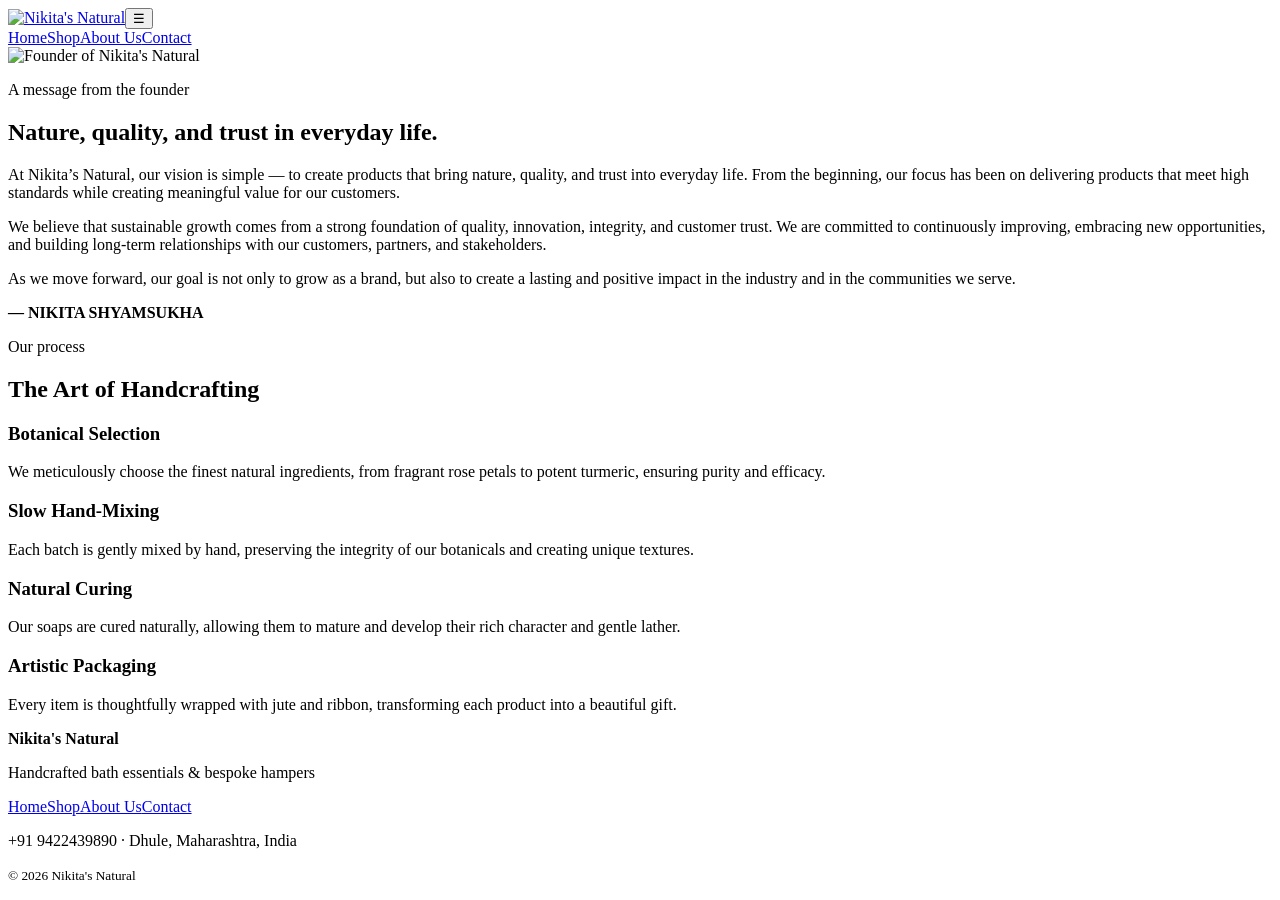
==== about.html @ 0d97e006 "Add files via upload Add Nikita's Natural website files" ====
<!doctype html><html lang="en"><head><meta charset="utf-8"><meta name="viewport" content="width=device-width,initial-scale=1"><title>About Us | Nikita's Natural</title><link rel="stylesheet" href="css/styles.css"></head><body><header class="site-header"><a class="brand" href="index.html"><img src="assets/logo.png" alt="Nikita's Natural"></a><button class="menu-toggle" aria-label="Open menu">☰</button><nav class="nav"><a href="index.html">Home</a><a href="shop.html">Shop</a><a class="active" href="about.html">About Us</a><a href="contact.html">Contact</a></nav></header><main><section class="about-founder reveal"><img src="assets/founder.jpeg" alt="Founder of Nikita's Natural"><div><p class="eyebrow">A message from the founder</p><h1>Nature, quality, and trust in everyday life.</h1><p>At Nikita’s Natural, our vision is simple — to create products that bring nature, quality, and trust into everyday life. From the beginning, our focus has been on delivering products that meet high standards while creating meaningful value for our customers.</p><p>We believe that sustainable growth comes from a strong foundation of quality, innovation, integrity, and customer trust. We are committed to continuously improving, embracing new opportunities, and building long-term relationships with our customers, partners, and stakeholders.</p><p>As we move forward, our goal is not only to grow as a brand, but also to create a lasting and positive impact in the industry and in the communities we serve.</p><p><strong>— NIKITA SHYAMSUKHA</strong></p></div></section><section class="craft section reveal"><p class="eyebrow">Our process</p><h2>The Art of Handcrafting</h2><div class="craft-grid"><article><h3>Botanical Selection</h3><p>We meticulously choose the finest natural ingredients, from fragrant rose petals to potent turmeric, ensuring purity and efficacy.</p></article><article><h3>Slow Hand-Mixing</h3><p>Each batch is gently mixed by hand, preserving the integrity of our botanicals and creating unique textures.</p></article><article><h3>Natural Curing</h3><p>Our soaps are cured naturally, allowing them to mature and develop their rich character and gentle lather.</p></article><article><h3>Artistic Packaging</h3><p>Every item is thoughtfully wrapped with jute and ribbon, transforming each product into a beautiful gift.</p></article></div></section></main><footer class="footer"><strong>Nikita's Natural</strong><p>Handcrafted bath essentials & bespoke hampers</p><div class="footer-links"><a href="index.html">Home</a><a href="shop.html">Shop</a><a href="about.html">About Us</a><a href="contact.html">Contact</a></div><p>+91 9422439890 · Dhule, Maharashtra, India</p><small>© 2026 Nikita's Natural</small></footer><script src="js/script.js"></script></body></html>
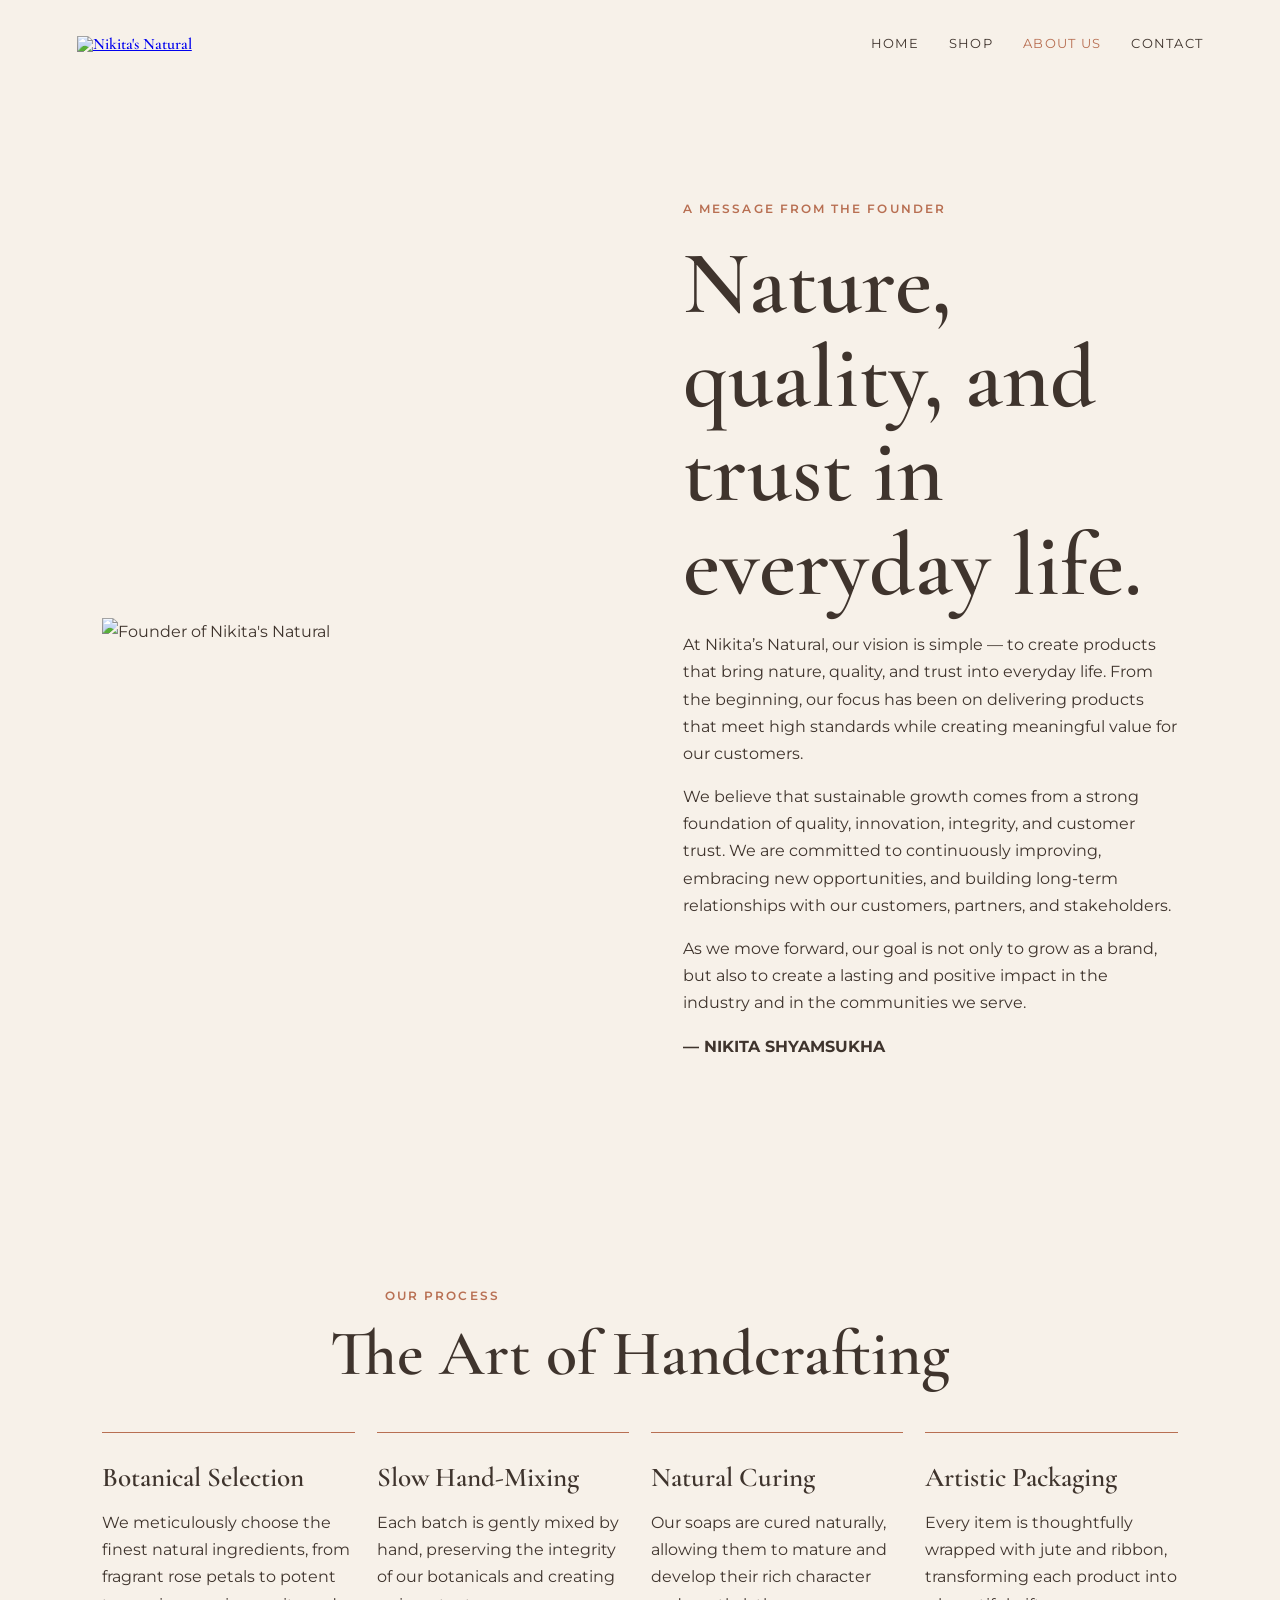
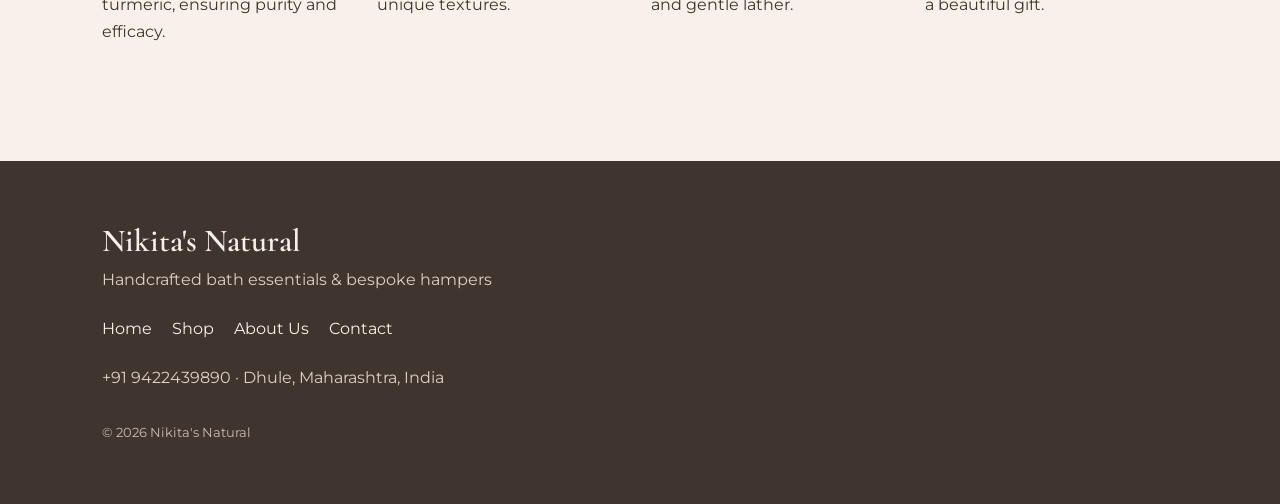
==== commit 20414736: "Update about.html" ====
--- a/about.html
+++ b/about.html
@@ -1 +1 @@
-<!doctype html><html lang="en"><head><meta charset="utf-8"><meta name="viewport" content="width=device-width,initial-scale=1"><title>About Us | Nikita's Natural</title><link rel="stylesheet" href="css/styles.css"></head><body><header class="site-header"><a class="brand" href="index.html"><img src="assets/logo.png" alt="Nikita's Natural"></a><button class="menu-toggle" aria-label="Open menu">☰</button><nav class="nav"><a href="index.html">Home</a><a href="shop.html">Shop</a><a class="active" href="about.html">About Us</a><a href="contact.html">Contact</a></nav></header><main><section class="about-founder reveal"><img src="assets/founder.jpeg" alt="Founder of Nikita's Natural"><div><p class="eyebrow">A message from the founder</p><h1>Nature, quality, and trust in everyday life.</h1><p>At Nikita’s Natural, our vision is simple — to create products that bring nature, quality, and trust into everyday life. From the beginning, our focus has been on delivering products that meet high standards while creating meaningful value for our customers.</p><p>We believe that sustainable growth comes from a strong foundation of quality, innovation, integrity, and customer trust. We are committed to continuously improving, embracing new opportunities, and building long-term relationships with our customers, partners, and stakeholders.</p><p>As we move forward, our goal is not only to grow as a brand, but also to create a lasting and positive impact in the industry and in the communities we serve.</p><p><strong>— NIKITA SHYAMSUKHA</strong></p></div></section><section class="craft section reveal"><p class="eyebrow">Our process</p><h2>The Art of Handcrafting</h2><div class="craft-grid"><article><h3>Botanical Selection</h3><p>We meticulously choose the finest natural ingredients, from fragrant rose petals to potent turmeric, ensuring purity and efficacy.</p></article><article><h3>Slow Hand-Mixing</h3><p>Each batch is gently mixed by hand, preserving the integrity of our botanicals and creating unique textures.</p></article><article><h3>Natural Curing</h3><p>Our soaps are cured naturally, allowing them to mature and develop their rich character and gentle lather.</p></article><article><h3>Artistic Packaging</h3><p>Every item is thoughtfully wrapped with jute and ribbon, transforming each product into a beautiful gift.</p></article></div></section></main><footer class="footer"><strong>Nikita's Natural</strong><p>Handcrafted bath essentials & bespoke hampers</p><div class="footer-links"><a href="index.html">Home</a><a href="shop.html">Shop</a><a href="about.html">About Us</a><a href="contact.html">Contact</a></div><p>+91 9422439890 · Dhule, Maharashtra, India</p><small>© 2026 Nikita's Natural</small></footer><script src="js/script.js"></script></body></html>+<!doctype html><html lang="en"><head><meta charset="utf-8"><meta name="viewport" content="width=device-width,initial-scale=1"><title>About Us | Nikita's Natural</title><link rel="stylesheet" href="css/styles.css"></head><body><header class="site-header"><a class="brand" href="index.html"><img src="assets/logo.png" alt="Nikita's Natural"></a><button class="menu-toggle" aria-label="Open menu">☰</button><nav class="nav"><a href="index.html">Home</a><a href="shop.html">Shop</a><a class="active" href="about.html">About Us</a><a href="contact.html">Contact</a></nav></header><main><section class="about-founder reveal"><img src="assets/founder.jpeg" alt="Founder of Nikita's Natural"><div><p class="eyebrow">A message from the founder</p><h1>Nature, quality, and trust in everyday life.</h1><p>At Nikita’s Natural, our vision is simple — to create products that bring nature, quality, and trust into everyday life. From the beginning, our focus has been on delivering products that meet high standards while creating meaningful value for our customers.</p><p>We believe that sustainable growth comes from a strong foundation of quality, innovation, integrity, and customer trust. We are committed to continuously improving, embracing new opportunities, and building long-term relationships with our customers, partners, and stakeholders.</p><p>As we move forward, our goal is not only to grow as a brand, but also to create a lasting and positive impact in the industry and in the communities we serve.</p><p><strong>— NIKITA SHYAMSUKHA</strong></p></div></section><section class="craft section reveal"><p class="eyebrow">Our process</p><h2>The Art of Handcrafting</h2><div class="craft-grid"><article><h3>Botanical Selection</h3><p>We meticulously choose the finest natural ingredients, from fragrant rose petals to potent turmeric, ensuring purity and efficacy.</p></article><article><h3>Slow Hand-Mixing</h3><p>Each batch is gently mixed by hand, preserving the integrity of our botanicals and creating unique textures.</p></article><article><h3>Natural Curing</h3><p>Our soaps are cured naturally, allowing them to mature and develop their rich character and gentle lather.</p></article><article><h3>Artistic Packaging</h3><p>Every item is thoughtfully wrapped with jute and ribbon, transforming each product into a beautiful gift.</p></article></div></section></main><footer class="footer"><strong>Nikita's Natural</strong><p>Handcrafted bath essentials & bespoke hampers</p><div class="footer-links"><a href="index.html">Home</a><a href="shop.html">Shop</a><a href="about.html">About Us</a><a href="contact.html">Contact</a></div><p>+91 9422439890 · Dhule, Maharashtra, India</p><small>© 2026 Nikita's Natural</small></footer><script src="js/script.js"></script></body></html>
--- a/css/styles.css
+++ b/css/styles.css
@@ -0,0 +1 @@
+@import url('https://fonts.googleapis.com/css2?family=Cormorant+Garamond:wght@400;500;600;700&family=Montserrat:wght@400;500;600&display=swap');:root{--ink:#3f342d;--cream:#f7f1e9;--sage:#a9b8a2;--clay:#b86f52;--muted:#75685f}*{box-sizing:border-box}html{scroll-behavior:smooth}body{margin:0;background:var(--cream);color:var(--ink);font-family:Montserrat,Arial,sans-serif;line-height:1.7}h1,h2,h3,.brand{font-family:'Cormorant Garamond',Georgia,serif;line-height:1.05;font-weight:600}h1{font-size:clamp(3rem,7vw,6.5rem);margin:.2em 0}h2{font-size:clamp(2.4rem,5vw,4.5rem);margin:.2em 0 .45em}h3{font-size:1.7rem;margin:.5em 0}p{max-width:680px}.site-header{height:88px;padding:16px 6%;display:flex;align-items:center;justify-content:space-between;background:rgba(247,241,233,.96);position:sticky;top:0;z-index:5}.brand img{width:120px;max-height:56px;object-fit:contain}.nav{display:flex;gap:30px}.nav a,.footer a{color:inherit;text-decoration:none}.nav a{font-size:.8rem;text-transform:uppercase;letter-spacing:.1em}.nav a:hover,.nav .active{color:var(--clay)}.menu-toggle{display:none;background:none;border:0;font-size:1.6rem;color:var(--ink)}.hero{min-height:680px;display:flex;align-items:center;padding:8%;background:linear-gradient(90deg,rgba(56,44,35,.62),rgba(56,44,35,.08)),url('../assets/hero.png') center/cover}.hero-content{color:#fff;max-width:700px}.hero-content p{font-size:1.1rem}.eyebrow{text-transform:uppercase;letter-spacing:.18em;font-size:.72rem;font-weight:600;color:var(--clay)}.hero .eyebrow{color:#f5d4b7}.button{display:inline-block;padding:13px 24px;background:var(--clay);color:#fff;text-decoration:none;border:1px solid var(--clay);text-transform:uppercase;letter-spacing:.1em;font-size:.72rem;transition:.25s}.button:hover{background:transparent;color:var(--clay)}.intro,.section,.fragrances,.cta,.order-cta,.about-founder,.contact-page{padding:100px 8%}.intro{text-align:center}.intro p,.center-copy{margin-left:auto;margin-right:auto}.image-grid,.category-grid,.product-grid,.craft-grid{display:grid;gap:22px}.image-grid{grid-template-columns:repeat(3,1fr);margin-top:45px}.image-grid img,.category-grid img{width:100%;height:360px;object-fit:cover}.category-grid{grid-template-columns:repeat(3,1fr);margin-top:38px}.category-grid article{background:#eee6dc;padding-bottom:20px;text-align:center}.fragrances{text-align:center;background:#dfe7da}.fragrances .eyebrow{color:#75876e}.chips{display:flex;gap:12px;justify-content:center;flex-wrap:wrap}.chips span{padding:10px 18px;border:1px solid #819279;border-radius:30px}.cta{display:flex;align-items:center;justify-content:space-between;gap:40px}.cta img{width:42%;max-height:430px;object-fit:cover}.page-heading{text-align:center;padding:100px 8% 55px;background:#e5eadf}.page-heading p{margin:0 auto}.page-heading em,.contact-page em{color:var(--clay);font-style:normal}.products-section{padding:55px 8%}.filters{display:flex;gap:12px;margin-bottom:35px;flex-wrap:wrap}.filter{border:1px solid var(--ink);background:none;padding:10px 18px;cursor:pointer}.filter.active,.filter:hover{background:var(--ink);color:#fff}.product-grid{grid-template-columns:repeat(4,1fr)}.product-card{background:#fff;padding-bottom:18px;transition:transform .25s}.product-card:hover{transform:translateY(-5px)}.product-card img{width:100%;aspect-ratio:4/5;object-fit:cover;background:#eee}.product-card h3,.product-card p{margin:10px 15px 0}.product-card h3{font-size:1.35rem}.order-cta{text-align:center;background:#e5eadf}.order-cta p{margin:0 auto 24px}.about-founder,.contact-page{display:grid;grid-template-columns:1fr 1fr;gap:8%;align-items:center}.about-founder>img{width:100%;max-height:700px;object-fit:cover}.craft{text-align:center}.craft-grid{grid-template-columns:repeat(4,1fr);margin-top:45px}.craft-grid article{border-top:1px solid var(--clay);padding-top:18px;text-align:left}.contact-page{min-height:650px}.contact-details{padding:45px;background:#e5eadf}.footer{padding:60px 8%;background:#40352e;color:#f7f1e9}.footer strong{font:600 2rem 'Cormorant Garamond',serif}.footer p{margin:6px 0;color:#ddd0c5}.footer-links{display:flex;gap:20px;margin:22px 0;flex-wrap:wrap}.footer small{display:block;margin-top:30px;color:#c9bbb0}.reveal{opacity:0;transform:translateY(18px);transition:.7s ease}.reveal.visible{opacity:1;transform:none}@media(max-width:800px){.site-header{height:72px}.menu-toggle{display:block}.nav{display:none;position:absolute;top:72px;left:0;right:0;padding:18px 6%;background:var(--cream);flex-direction:column;gap:12px}.nav.open{display:flex}.hero{min-height:600px;padding:12% 7%}.image-grid,.category-grid,.product-grid,.craft-grid,.about-founder,.contact-page{grid-template-columns:1fr}.image-grid img{height:260px}.category-grid img{height:300px}.cta{display:block}.cta img{width:100%;margin-top:30px}.product-grid{gap:14px}.product-card h3{font-size:1.1rem}.intro,.section,.fragrances,.cta,.order-cta,.about-founder,.contact-page{padding:70px 7%}}
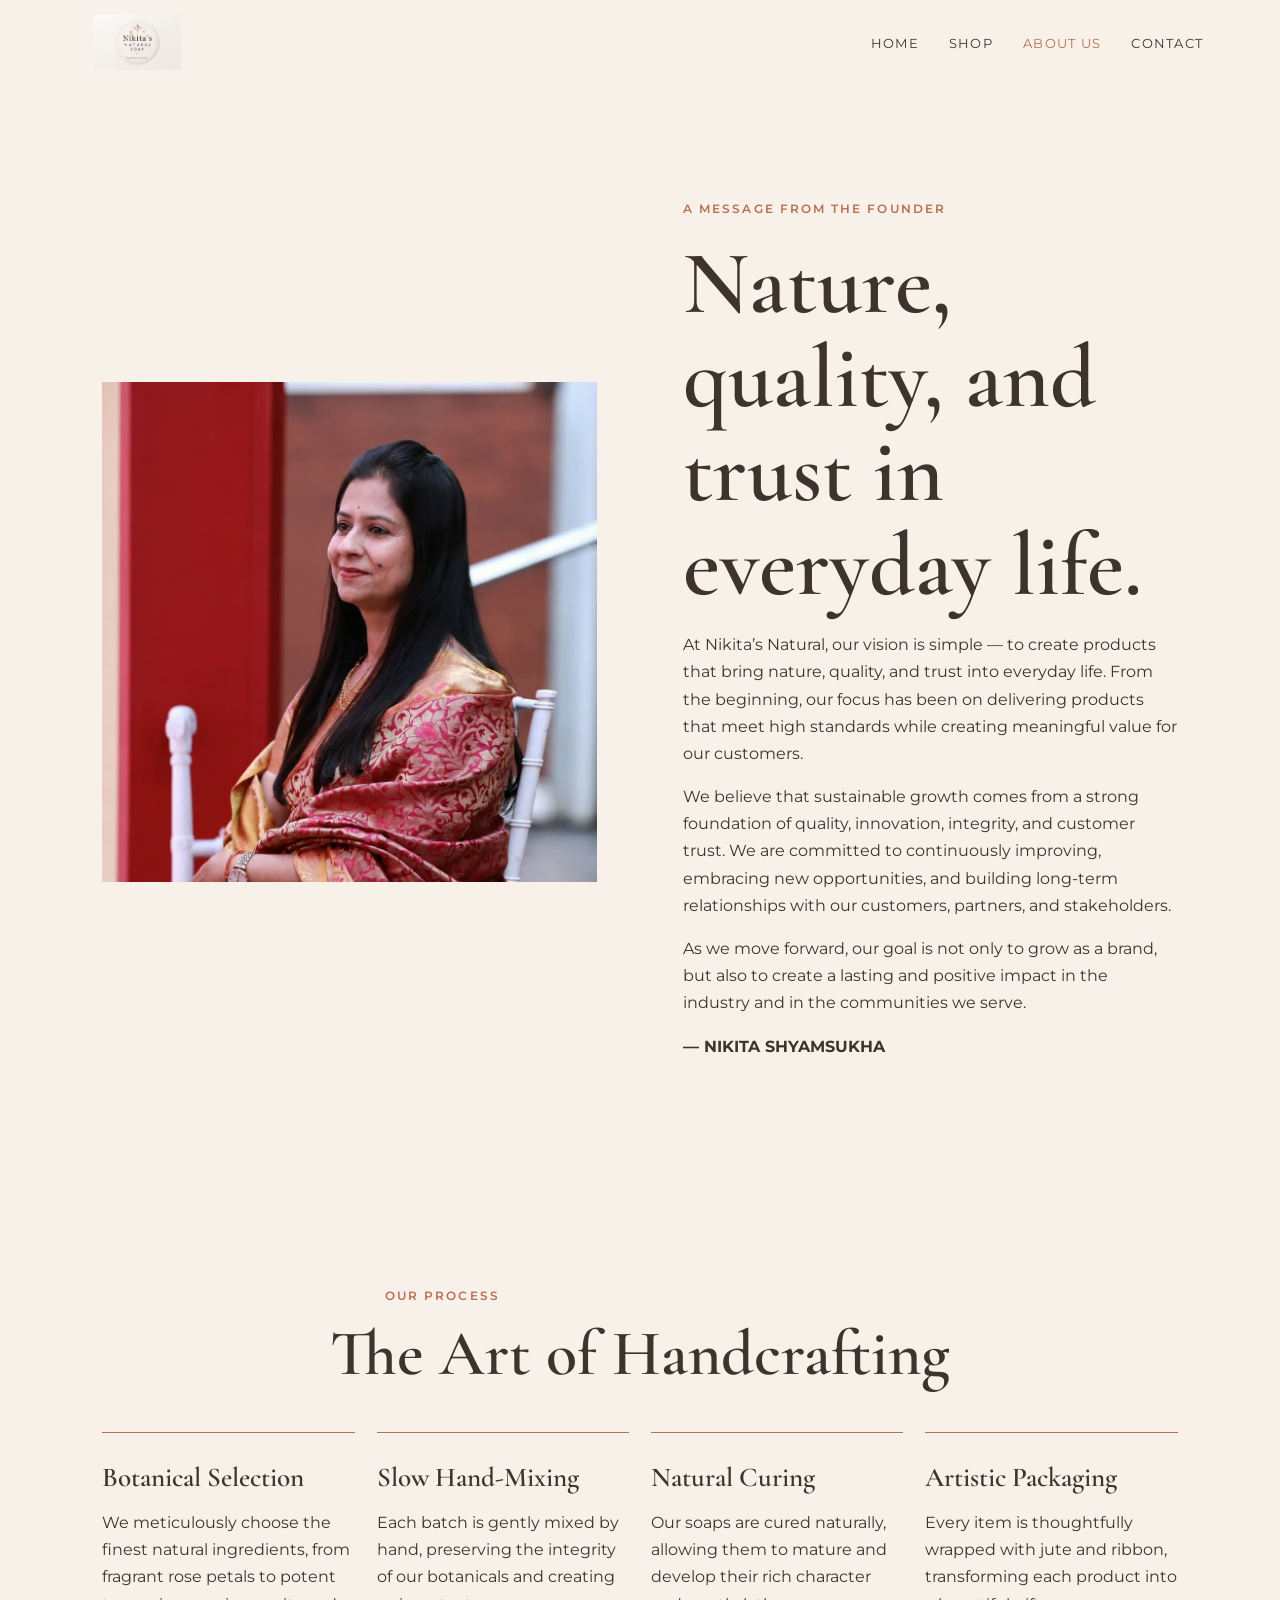
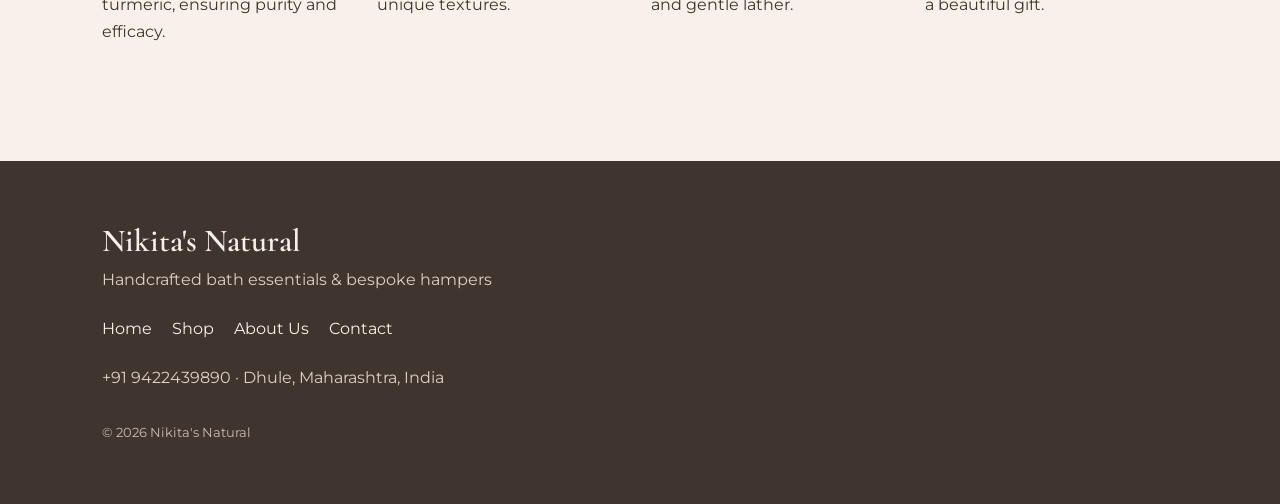
==== commit 5deccb91: "Update about.html" ====
--- a/about.html
+++ b/about.html
@@ -1 +1 @@
-<!doctype html><html lang="en"><head><meta charset="utf-8"><meta name="viewport" content="width=device-width,initial-scale=1"><title>About Us | Nikita's Natural</title><link rel="stylesheet" href="css/styles.css"></head><body><header class="site-header"><a class="brand" href="index.html"><img src="assets/logo.png" alt="Nikita's Natural"></a><button class="menu-toggle" aria-label="Open menu">☰</button><nav class="nav"><a href="index.html">Home</a><a href="shop.html">Shop</a><a class="active" href="about.html">About Us</a><a href="contact.html">Contact</a></nav></header><main><section class="about-founder reveal"><img src="assets/founder.jpeg" alt="Founder of Nikita's Natural"><div><p class="eyebrow">A message from the founder</p><h1>Nature, quality, and trust in everyday life.</h1><p>At Nikita’s Natural, our vision is simple — to create products that bring nature, quality, and trust into everyday life. From the beginning, our focus has been on delivering products that meet high standards while creating meaningful value for our customers.</p><p>We believe that sustainable growth comes from a strong foundation of quality, innovation, integrity, and customer trust. We are committed to continuously improving, embracing new opportunities, and building long-term relationships with our customers, partners, and stakeholders.</p><p>As we move forward, our goal is not only to grow as a brand, but also to create a lasting and positive impact in the industry and in the communities we serve.</p><p><strong>— NIKITA SHYAMSUKHA</strong></p></div></section><section class="craft section reveal"><p class="eyebrow">Our process</p><h2>The Art of Handcrafting</h2><div class="craft-grid"><article><h3>Botanical Selection</h3><p>We meticulously choose the finest natural ingredients, from fragrant rose petals to potent turmeric, ensuring purity and efficacy.</p></article><article><h3>Slow Hand-Mixing</h3><p>Each batch is gently mixed by hand, preserving the integrity of our botanicals and creating unique textures.</p></article><article><h3>Natural Curing</h3><p>Our soaps are cured naturally, allowing them to mature and develop their rich character and gentle lather.</p></article><article><h3>Artistic Packaging</h3><p>Every item is thoughtfully wrapped with jute and ribbon, transforming each product into a beautiful gift.</p></article></div></section></main><footer class="footer"><strong>Nikita's Natural</strong><p>Handcrafted bath essentials & bespoke hampers</p><div class="footer-links"><a href="index.html">Home</a><a href="shop.html">Shop</a><a href="about.html">About Us</a><a href="contact.html">Contact</a></div><p>+91 9422439890 · Dhule, Maharashtra, India</p><small>© 2026 Nikita's Natural</small></footer><script src="js/script.js"></script></body></html>
+<!doctype html><html lang="en"><head><meta charset="utf-8"><meta name="viewport" content="width=device-width,initial-scale=1"><title>About Us | Nikita's Natural</title><link rel="stylesheet" href="css/styles.css"></head><body><header class="site-header"><a class="brand" href="index.html"><img src="assets/logo.png" alt="Nikita's Natural"></a><button class="menu-toggle" aria-label="Open menu">☰</button><nav class="nav"><a href="index.html">Home</a><a href="shop.html">Shop</a><a class="active" href="about.html">About Us</a><a href="contact.html">Contact</a></nav></header><main><section class="about-founder reveal"><img src="assets/founder.jpeg" alt="Founder of Nikita's Natural"><div><p class="eyebrow">A message from the founder</p><h1>Nature, quality, and trust in everyday life.</h1><p>At Nikita’s Natural, our vision is simple — to create products that bring nature, quality, and trust into everyday life. From the beginning, our focus has been on delivering products that meet high standards while creating meaningful value for our customers.</p><p>We believe that sustainable growth comes from a strong foundation of quality, innovation, integrity, and customer trust. We are committed to continuously improving, embracing new opportunities, and building long-term relationships with our customers, partners, and stakeholders.</p><p>As we move forward, our goal is not only to grow as a brand, but also to create a lasting and positive impact in the industry and in the communities we serve.</p><p><strong>— NIKITA SHYAMSUKHA</strong></p></div></section><section class="craft section reveal"><p class="eyebrow our-process">Our process</p><h2>The Art of Handcrafting</h2><div class="craft-grid"><article><h3>Botanical Selection</h3><p>We meticulously choose the finest natural ingredients, from fragrant rose petals to potent turmeric, ensuring purity and efficacy.</p></article><article><h3>Slow Hand-Mixing</h3><p>Each batch is gently mixed by hand, preserving the integrity of our botanicals and creating unique textures.</p></article><article><h3>Natural Curing</h3><p>Our soaps are cured naturally, allowing them to mature and develop their rich character and gentle lather.</p></article><article><h3>Artistic Packaging</h3><p>Every item is thoughtfully wrapped with jute and ribbon, transforming each product into a beautiful gift.</p></article></div></section></main><footer class="footer"><strong>Nikita's Natural</strong><p>Handcrafted bath essentials & bespoke hampers</p><div class="footer-links"><a href="index.html">Home</a><a href="shop.html">Shop</a><a href="about.html">About Us</a><a href="contact.html">Contact</a></div><p>+91 9422439890 · Dhule, Maharashtra, India</p><small>© 2026 Nikita's Natural</small></footer><script src="js/script.js"></script></body></html>
--- a/css/styles.css
+++ b/css/styles.css
@@ -1 +1 @@
-@import url('https://fonts.googleapis.com/css2?family=Cormorant+Garamond:wght@400;500;600;700&family=Montserrat:wght@400;500;600&display=swap');:root{--ink:#3f342d;--cream:#f7f1e9;--sage:#a9b8a2;--clay:#b86f52;--muted:#75685f}*{box-sizing:border-box}html{scroll-behavior:smooth}body{margin:0;background:var(--cream);color:var(--ink);font-family:Montserrat,Arial,sans-serif;line-height:1.7}h1,h2,h3,.brand{font-family:'Cormorant Garamond',Georgia,serif;line-height:1.05;font-weight:600}h1{font-size:clamp(3rem,7vw,6.5rem);margin:.2em 0}h2{font-size:clamp(2.4rem,5vw,4.5rem);margin:.2em 0 .45em}h3{font-size:1.7rem;margin:.5em 0}p{max-width:680px}.site-header{height:88px;padding:16px 6%;display:flex;align-items:center;justify-content:space-between;background:rgba(247,241,233,.96);position:sticky;top:0;z-index:5}.brand img{width:120px;max-height:56px;object-fit:contain}.nav{display:flex;gap:30px}.nav a,.footer a{color:inherit;text-decoration:none}.nav a{font-size:.8rem;text-transform:uppercase;letter-spacing:.1em}.nav a:hover,.nav .active{color:var(--clay)}.menu-toggle{display:none;background:none;border:0;font-size:1.6rem;color:var(--ink)}.hero{min-height:680px;display:flex;align-items:center;padding:8%;background:linear-gradient(90deg,rgba(56,44,35,.62),rgba(56,44,35,.08)),url('../assets/hero.png') center/cover}.hero-content{color:#fff;max-width:700px}.hero-content p{font-size:1.1rem}.eyebrow{text-transform:uppercase;letter-spacing:.18em;font-size:.72rem;font-weight:600;color:var(--clay)}.hero .eyebrow{color:#f5d4b7}.button{display:inline-block;padding:13px 24px;background:var(--clay);color:#fff;text-decoration:none;border:1px solid var(--clay);text-transform:uppercase;letter-spacing:.1em;font-size:.72rem;transition:.25s}.button:hover{background:transparent;color:var(--clay)}.intro,.section,.fragrances,.cta,.order-cta,.about-founder,.contact-page{padding:100px 8%}.intro{text-align:center}.intro p,.center-copy{margin-left:auto;margin-right:auto}.image-grid,.category-grid,.product-grid,.craft-grid{display:grid;gap:22px}.image-grid{grid-template-columns:repeat(3,1fr);margin-top:45px}.image-grid img,.category-grid img{width:100%;height:360px;object-fit:cover}.category-grid{grid-template-columns:repeat(3,1fr);margin-top:38px}.category-grid article{background:#eee6dc;padding-bottom:20px;text-align:center}.fragrances{text-align:center;background:#dfe7da}.fragrances .eyebrow{color:#75876e}.chips{display:flex;gap:12px;justify-content:center;flex-wrap:wrap}.chips span{padding:10px 18px;border:1px solid #819279;border-radius:30px}.cta{display:flex;align-items:center;justify-content:space-between;gap:40px}.cta img{width:42%;max-height:430px;object-fit:cover}.page-heading{text-align:center;padding:100px 8% 55px;background:#e5eadf}.page-heading p{margin:0 auto}.page-heading em,.contact-page em{color:var(--clay);font-style:normal}.products-section{padding:55px 8%}.filters{display:flex;gap:12px;margin-bottom:35px;flex-wrap:wrap}.filter{border:1px solid var(--ink);background:none;padding:10px 18px;cursor:pointer}.filter.active,.filter:hover{background:var(--ink);color:#fff}.product-grid{grid-template-columns:repeat(4,1fr)}.product-card{background:#fff;padding-bottom:18px;transition:transform .25s}.product-card:hover{transform:translateY(-5px)}.product-card img{width:100%;aspect-ratio:4/5;object-fit:cover;background:#eee}.product-card h3,.product-card p{margin:10px 15px 0}.product-card h3{font-size:1.35rem}.order-cta{text-align:center;background:#e5eadf}.order-cta p{margin:0 auto 24px}.about-founder,.contact-page{display:grid;grid-template-columns:1fr 1fr;gap:8%;align-items:center}.about-founder>img{width:100%;max-height:700px;object-fit:cover}.craft{text-align:center}.craft-grid{grid-template-columns:repeat(4,1fr);margin-top:45px}.craft-grid article{border-top:1px solid var(--clay);padding-top:18px;text-align:left}.contact-page{min-height:650px}.contact-details{padding:45px;background:#e5eadf}.footer{padding:60px 8%;background:#40352e;color:#f7f1e9}.footer strong{font:600 2rem 'Cormorant Garamond',serif}.footer p{margin:6px 0;color:#ddd0c5}.footer-links{display:flex;gap:20px;margin:22px 0;flex-wrap:wrap}.footer small{display:block;margin-top:30px;color:#c9bbb0}.reveal{opacity:0;transform:translateY(18px);transition:.7s ease}.reveal.visible{opacity:1;transform:none}@media(max-width:800px){.site-header{height:72px}.menu-toggle{display:block}.nav{display:none;position:absolute;top:72px;left:0;right:0;padding:18px 6%;background:var(--cream);flex-direction:column;gap:12px}.nav.open{display:flex}.hero{min-height:600px;padding:12% 7%}.image-grid,.category-grid,.product-grid,.craft-grid,.about-founder,.contact-page{grid-template-columns:1fr}.image-grid img{height:260px}.category-grid img{height:300px}.cta{display:block}.cta img{width:100%;margin-top:30px}.product-grid{gap:14px}.product-card h3{font-size:1.1rem}.intro,.section,.fragrances,.cta,.order-cta,.about-founder,.contact-page{padding:70px 7%}}
+@import url('https://fonts.googleapis.com/css2?family=Cormorant+Garamond:wght@400;500;600;700&family=Montserrat:wght@400;500;600&display=swap');:root{--ink:#3f342d;--cream:#f7f1e9;--sage:#a9b8a2;--clay:#b86f52;--muted:#75685f}*{box-sizing:border-box}html{scroll-behavior:smooth}body{margin:0;background:var(--cream);color:var(--ink);font-family:Montserrat,Arial,sans-serif;line-height:1.7}h1,h2,h3,.brand{font-family:'Cormorant Garamond',Georgia,serif;line-height:1.05;font-weight:600}h1{font-size:clamp(3rem,7vw,6.5rem);margin:.2em 0}h2{font-size:clamp(2.4rem,5vw,4.5rem);margin:.2em 0 .45em}h3{font-size:1.7rem;margin:.5em 0}p{max-width:680px}.site-header{height:88px;padding:16px 6%;display:flex;align-items:center;justify-content:space-between;background:rgba(247,241,233,.96);position:sticky;top:0;z-index:5}.brand img{width:120px;max-height:56px;object-fit:contain}.nav{display:flex;gap:30px}.nav a,.footer a{color:inherit;text-decoration:none}.nav a{font-size:.8rem;text-transform:uppercase;letter-spacing:.1em}.nav a:hover,.nav .active{color:var(--clay)}.menu-toggle{display:none;background:none;border:0;font-size:1.6rem;color:var(--ink)}.hero{min-height:680px;display:flex;align-items:center;padding:8%;background:linear-gradient(90deg,rgba(35,25,20,.88),rgba(56,44,35,.35)),url('../assets/hero.png') center/cover}.hero-content{color:#fff;max-width:700px}.hero-content p{font-size:1.1rem}.eyebrow{text-transform:uppercase;letter-spacing:.18em;font-size:.72rem;font-weight:600;color:var(--clay)}.hero .eyebrow{color:#f5d4b7}.button{display:inline-block;padding:13px 24px;background:var(--clay);color:#fff;text-decoration:none;border:1px solid var(--clay);text-transform:uppercase;letter-spacing:.1em;font-size:.72rem;transition:.25s}.button:hover{background:transparent;color:var(--clay)}.intro,.section,.fragrances,.cta,.order-cta,.about-founder,.contact-page{padding:100px 8%}.intro{text-align:center}.intro p,.center-copy{margin-left:auto;margin-right:auto}.image-grid,.category-grid,.product-grid,.craft-grid{display:grid;gap:22px}.image-grid{grid-template-columns:repeat(3,1fr);margin-top:45px}.image-grid img,.category-grid img{width:100%;height:360px;object-fit:cover}.category-grid{grid-template-columns:repeat(3,1fr);margin-top:38px}.category-grid article{background:#eee6dc;padding-bottom:20px;text-align:center}.fragrances{text-align:center;background:#dfe7da}.fragrances .natural-aromas {display: block;width: 100%;text-align: center;margin-left: auto;margin-right: auto;}.fragrances .eyebrow{color:#75876e}.chips{display:flex;gap:12px;justify-content:center;flex-wrap:wrap}.chips span{padding:10px 18px;border:1px solid #819279;border-radius:30px}.cta{display:flex;align-items:center;justify-content:space-between;gap:40px}.cta img{width:42%;max-height:430px;object-fit:cover}.page-heading{text-align:center;padding:100px 8% 55px;background:#e5eadf}.page-heading p{margin:0 auto}.page-heading em,.contact-page em{color:var(--clay);font-style:normal}.products-section{padding:55px 8%}.filters{display:flex;gap:12px;margin-bottom:35px;flex-wrap:wrap}.filter{border:1px solid var(--ink);background:none;padding:10px 18px;cursor:pointer}.filter.active,.filter:hover{background:var(--ink);color:#fff}.product-grid{grid-template-columns:repeat(4,1fr)}.product-card{background:#fff;padding-bottom:18px;transition:transform .25s}.product-card:hover{transform:translateY(-5px)}.product-card img{width:100%;aspect-ratio:4/5;object-fit:cover;background:#eee}.product-card h3,.product-card p{margin:10px 15px 0}.product-card h3{font-size:1.35rem}.order-cta{text-align:center;background:#e5eadf}.order-cta p{margin:0 auto 24px}.about-founder,.contact-page{display:grid;grid-template-columns:1fr 1fr;gap:8%;align-items:center}.about-founder>img{width:100%;max-height:700px;object-fit:cover}.craft{text-align:center}.craft-grid{grid-template-columns:repeat(4,1fr);margin-top:45px}.craft-grid article{border-top:1px solid var(--clay);padding-top:18px;text-align:left}.contact-page{min-height:650px}.contact-details{padding:45px;background:#e5eadf}.footer{padding:60px 8%;background:#40352e;color:#f7f1e9}.footer strong{font:600 2rem 'Cormorant Garamond',serif}.footer p{margin:6px 0;color:#ddd0c5}.footer-links{display:flex;gap:20px;margin:22px 0;flex-wrap:wrap}.footer small{display:block;margin-top:30px;color:#c9bbb0}.reveal{opacity:0;transform:translateY(18px);transition:.7s ease}.reveal.visible{opacity:1;transform:none}@media(max-width:800px){.site-header{height:72px}.menu-toggle{display:block}.nav{display:none;position:absolute;top:72px;left:0;right:0;padding:18px 6%;background:var(--cream);flex-direction:column;gap:12px}.nav.open{display:flex}.hero{min-height:600px;padding:12% 7%}.image-grid,.category-grid,.product-grid,.craft-grid,.about-founder,.contact-page{grid-template-columns:1fr}.image-grid img{height:260px}.category-grid img{height:300px}.cta{display:block}.cta img{width:100%;margin-top:30px}.product-grid{gap:14px}.product-card h3{font-size:1.1rem}.intro,.section,.fragrances,.cta,.order-cta,.about-founder,.contact-page{padding:70px 7%}}
